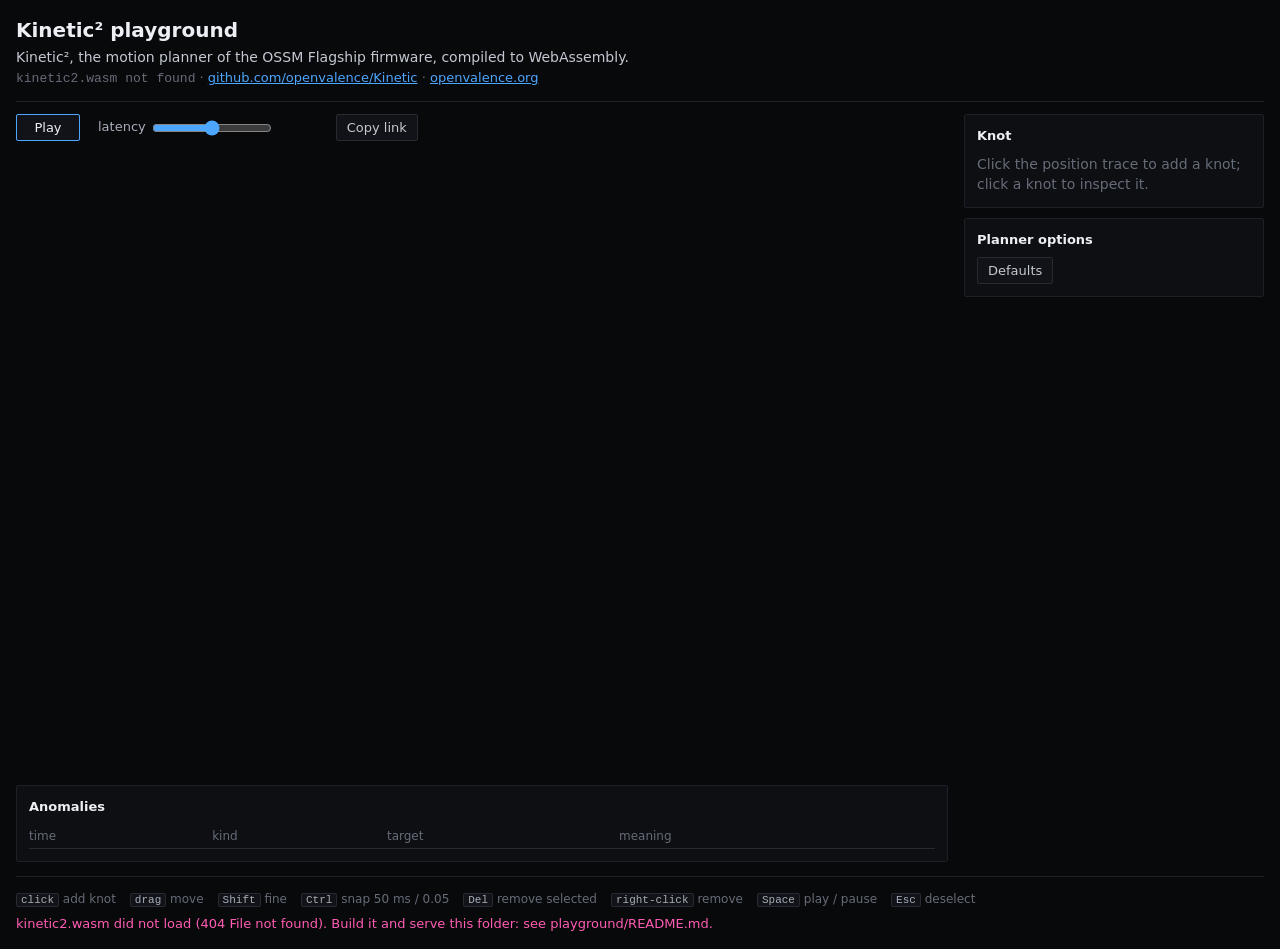
==== playground/index.html @ e37cdbb6 "Kinetic² stream model: samples are their own knot kind, persisted priors, eased replay, minimum-jerk" ====
<!doctype html>
<html lang="en">
<head>
<meta charset="utf-8">
<meta name="viewport" content="width=device-width, initial-scale=1">
<title>Kinetic² playground</title>
<meta name="description" content="The Kinetic² motion planner, compiled to WebAssembly, in the browser.">
<link rel="stylesheet" href="play.css">
<script type="module" src="play.js"></script>
</head>
<body>
<header class="top">
  <h1>Kinetic² playground</h1>
  <p class="tag">Kinetic², the motion planner of the OSSM Flagship firmware, compiled to WebAssembly.</p>
  <p class="meta"><span id="version" class="mono">loading kinetic2.wasm</span> · <a href="https://github.com/openvalence/Kinetic">github.com/openvalence/Kinetic</a> · <a href="https://openvalence.org/">openvalence.org</a></p>
</header>

<main class="layout">
  <section class="stage">
    <div class="bar">
      <button id="play" class="btn primary" title="Play / pause (Space)">Play</button>
      <div class="seg" id="span" role="group" aria-label="Timeline span"></div>
      <div class="seg" id="mode" role="group" aria-label="Submission model"></div>
      <label id="latwrap" class="inline">latency <input id="lat" type="range" min="0" max="500" step="1"><output id="latout" class="mono"></output></label>
      <button id="copy" class="btn" title="Copy a link to this setup">Copy link</button>
    </div>
    <div class="bar presets" id="presets" aria-label="Presets"></div>
    <div class="plotwrap">
      <div class="plot" id="plotbox">
        <canvas id="plot"></canvas>
        <canvas id="overlay"></canvas>
      </div>
      <canvas id="rail" aria-label="Carriage"></canvas>
    </div>
    <p id="readout" class="readout mono">&nbsp;</p>
    <ul class="legend" id="legend"></ul>
    <section class="card">
      <h2>Anomalies <span id="ancount" class="muted"></span></h2>
      <div class="tablewrap"><table id="anoms"><thead><tr><th>time</th><th>kind</th><th>target</th><th>meaning</th></tr></thead><tbody></tbody></table></div>
    </section>
  </section>

  <aside class="side">
    <section class="card" id="inspector">
      <h2>Knot</h2>
      <p id="insp-none" class="muted">Click the position trace to add a knot; click a knot to inspect it.</p>
      <div id="insp-start" hidden>
        <p class="muted">Start state: at rest at time 0.</p>
        <label class="row">position <input id="i-p0" type="number" min="0" max="1" step="0.01"></label>
      </div>
      <div id="insp-knot" hidden>
        <label class="row">time (s) <input id="i-t" type="number" min="0.001" step="0.001"></label>
        <label class="row">position <input id="i-p" type="number" min="0" max="1" step="0.01"></label>
        <label class="row">family <select id="i-fam"><option value="2">C2 quintic</option><option value="1">C1 cubic</option></select></label>
        <label class="row">end velocity <select id="i-vmode"><option value="free">free</option><option value="set">set</option></select></label>
        <label class="row" id="i-vrow">u/s <input id="i-v" type="number" step="0.1"></label>
        <p id="i-hint" class="muted small"></p>
        <h3>Solved</h3>
        <dl id="i-solved" class="kv mono"></dl>
        <button id="i-del" class="btn">Delete knot</button>
      </div>
    </section>
    <section class="card">
      <h2>Planner options</h2>
      <div id="opts"></div>
      <button id="defaults" class="btn">Defaults</button>
    </section>
  </aside>
</main>

<footer class="keys">
  <span><kbd>click</kbd> add knot</span> <span><kbd>drag</kbd> move</span> <span><kbd>Shift</kbd> fine</span>
  <span><kbd>Ctrl</kbd> snap 50 ms / 0.05</span> <span><kbd>Del</kbd> remove selected</span>
  <span><kbd>right-click</kbd> remove</span> <span><kbd>Space</kbd> play / pause</span> <span><kbd>Esc</kbd> deselect</span>
</footer>
<p id="status" class="status" role="status"></p>
</body>
</html>
---- playground/play.css ----
:root {
  --bg: #08090B; --bg-raised: #0D0F13; --bg-card: #111318; --bg-sunken: #040507;
  --line-1: #121419; --line-2: #1D2026; --line-3: #272B31; --line-4: #33373E;
  --text: #ECEFF4; --text-2: #C3C8D1; --text-3: #A8AEB9; --muted: #666C78;
  --reality: #4DA6FF; --intent: #A78BFA; --hi: #FF5CB3;
  --r: 2px;
  --sans: system-ui, -apple-system, "Segoe UI", Roboto, sans-serif;
  --mono: ui-monospace, "SF Mono", Consolas, monospace;
  color-scheme: dark;
}
* { box-sizing: border-box; }
[hidden] { display: none !important; }
html { background: var(--bg); }
body { margin: 0 auto; padding: 0 16px; max-width: 1400px; background: var(--bg); color: var(--text-2); font: 14px/1.45 var(--sans); overflow-x: hidden; }
a { color: var(--reality); }
h1 { font-size: 20px; color: var(--text); margin: 16px 0 2px; font-weight: 600; }
h2 { font-size: 13px; color: var(--text); margin: 0 0 8px; font-weight: 600; }
h3 { font-size: 12px; color: var(--text-3); margin: 10px 0 4px; font-weight: 600; }
p { margin: 0; }
.meta { color: var(--muted); margin-top: 2px; font-size: 13px; overflow-wrap: anywhere; }
.mono { font-family: var(--mono); }
.muted { color: var(--muted); }
.small { font-size: 12px; }
.top { padding-bottom: 12px; border-bottom: 1px solid var(--line-2); }

.layout { display: grid; grid-template-columns: minmax(0, 1fr) 300px; gap: 16px; padding-top: 12px; }
.stage, .side { min-width: 0; display: flex; flex-direction: column; gap: 10px; }
@media (max-width: 900px) { .layout { grid-template-columns: minmax(0, 1fr); } }

.bar { display: flex; flex-wrap: wrap; gap: 6px; align-items: center; }
.btn, .seg button {
  background: var(--bg-card); color: var(--text-2); border: 1px solid var(--line-3); border-radius: var(--r);
  font: 13px var(--sans); padding: 5px 10px; cursor: pointer; width: auto;
}
.btn:hover, .seg button:hover { border-color: var(--line-4); color: var(--text); }
.btn:disabled { opacity: 0.45; cursor: default; }
.btn.primary { border-color: var(--reality); color: var(--text); min-width: 64px; }
.seg { display: inline-flex; }
.seg button { border-radius: 0; margin-left: -1px; }
.seg button:first-child { border-radius: var(--r) 0 0 var(--r); margin-left: 0; }
.seg button:last-child { border-radius: 0 var(--r) var(--r) 0; }
.seg button[aria-pressed="true"] { background: var(--line-3); color: var(--text); border-color: var(--line-4); position: relative; }
.inline { display: inline-flex; gap: 6px; align-items: center; color: var(--text-3); font-size: 13px; }
.inline output { min-width: 52px; color: var(--text-2); }
.presets .btn { color: var(--intent); }
button:focus-visible, input:focus-visible, select:focus-visible { outline: 1px solid var(--reality); outline-offset: 1px; }

.plotwrap { display: flex; gap: 8px; min-width: 0; }
.plot { position: relative; flex: 1; min-width: 0; height: clamp(440px, 64vh, 640px); }
.plot canvas { position: absolute; inset: 0; width: 100%; height: 100%; }
#overlay { touch-action: none; cursor: crosshair; }
#rail { width: 56px; flex: none; height: clamp(440px, 64vh, 640px); }
@media (max-width: 600px) { .plot, #rail { height: 480px; } #rail { width: 40px; } }
.readout { color: var(--text-3); font-size: 12px; min-height: 18px; white-space: pre-wrap; }

.legend { list-style: none; margin: 0; padding: 0; display: flex; flex-wrap: wrap; gap: 4px 14px; font-size: 12px; color: var(--text-3); }
.legend li { display: inline-flex; align-items: center; gap: 6px; }
.legend svg { flex: none; }

.card { background: var(--bg-raised); border: 1px solid var(--line-2); border-radius: var(--r); padding: 12px; min-width: 0; }
.tablewrap { overflow-x: auto; max-height: 280px; overflow-y: auto; }
table { border-collapse: collapse; width: 100%; font-size: 12px; }
th { text-align: left; color: var(--muted); font-weight: 500; border-bottom: 1px solid var(--line-3); padding: 3px 8px 3px 0; position: sticky; top: 0; background: var(--bg-raised); }
td { border-bottom: 1px solid var(--line-1); padding: 3px 8px 3px 0; vertical-align: top; }
td.mono { white-space: nowrap; color: var(--text-3); }
td.k { color: var(--hi); white-space: nowrap; }

.row { display: grid; grid-template-columns: 96px minmax(0, 1fr); gap: 8px; align-items: center; margin: 4px 0; font-size: 13px; color: var(--text-3); }
.opt { margin: 8px 0; }
.opt .head { display: flex; justify-content: space-between; align-items: baseline; font-size: 13px; color: var(--text-3); gap: 8px; }
.opt .ctl { display: grid; grid-template-columns: minmax(0, 1fr) 76px; gap: 8px; align-items: center; }
input[type="number"], select {
  background: var(--bg-sunken); color: var(--text); border: 1px solid var(--line-3); border-radius: var(--r);
  font: 13px var(--mono); padding: 3px 6px; width: 100%; min-width: 0;
}
select { font-family: var(--sans); }
input[type="range"] { width: 100%; min-width: 0; accent-color: var(--reality); margin: 0; }
.inline input[type="range"] { width: 120px; }
.kv { display: grid; grid-template-columns: auto 1fr; gap: 2px 12px; margin: 0 0 10px; font-size: 12px; }
.kv dt { color: var(--muted); }
.kv dd { margin: 0; color: var(--text-2); }
.kv dd.bad { color: var(--hi); }

.keys { display: flex; flex-wrap: wrap; gap: 4px 14px; color: var(--muted); font-size: 12px; padding: 14px 0 6px; margin-top: 14px; border-top: 1px solid var(--line-2); }
kbd { font: 11px var(--mono); color: var(--text-3); border: 1px solid var(--line-3); border-radius: var(--r); padding: 0 4px; background: var(--bg-card); }
.status { color: var(--hi); font-size: 13px; min-height: 20px; padding-bottom: 16px; }
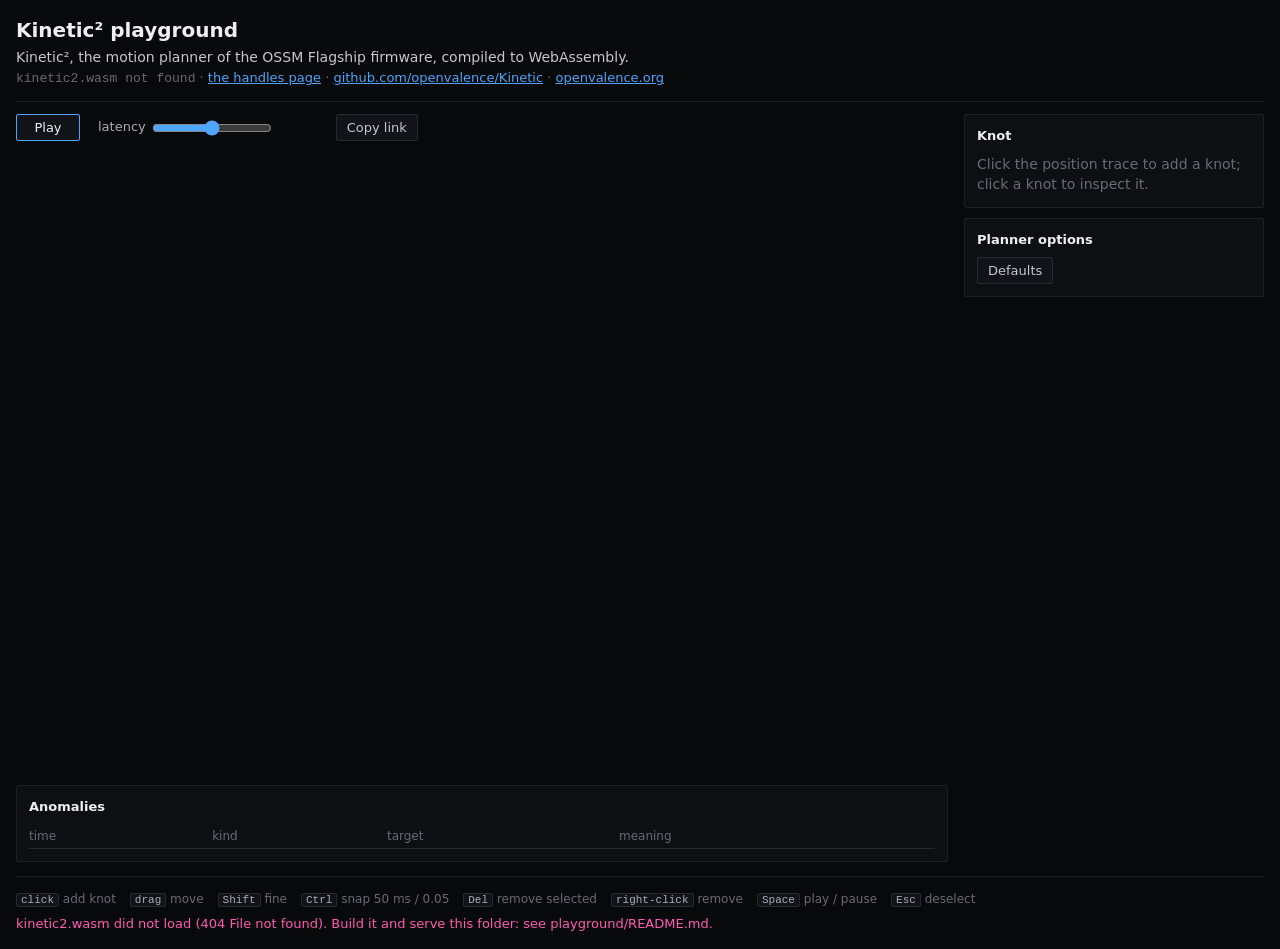
==== commit ace0570f: "Kinetic² renders with the handle model: a composite cubic Bézier per span, lengths bounded by the ce" ====
--- a/playground/index.html
+++ b/playground/index.html
@@ -12,7 +12,7 @@
 <header class="top">
   <h1>Kinetic² playground</h1>
   <p class="tag">Kinetic², the motion planner of the OSSM Flagship firmware, compiled to WebAssembly.</p>
-  <p class="meta"><span id="version" class="mono">loading kinetic2.wasm</span> · <a href="https://github.com/openvalence/Kinetic">github.com/openvalence/Kinetic</a> · <a href="https://openvalence.org/">openvalence.org</a></p>
+  <p class="meta"><span id="version" class="mono">loading kinetic2.wasm</span> · <a href="handles.html">the handles page</a> · <a href="https://github.com/openvalence/Kinetic">github.com/openvalence/Kinetic</a> · <a href="https://openvalence.org/">openvalence.org</a></p>
 </header>
 
 <main class="layout">
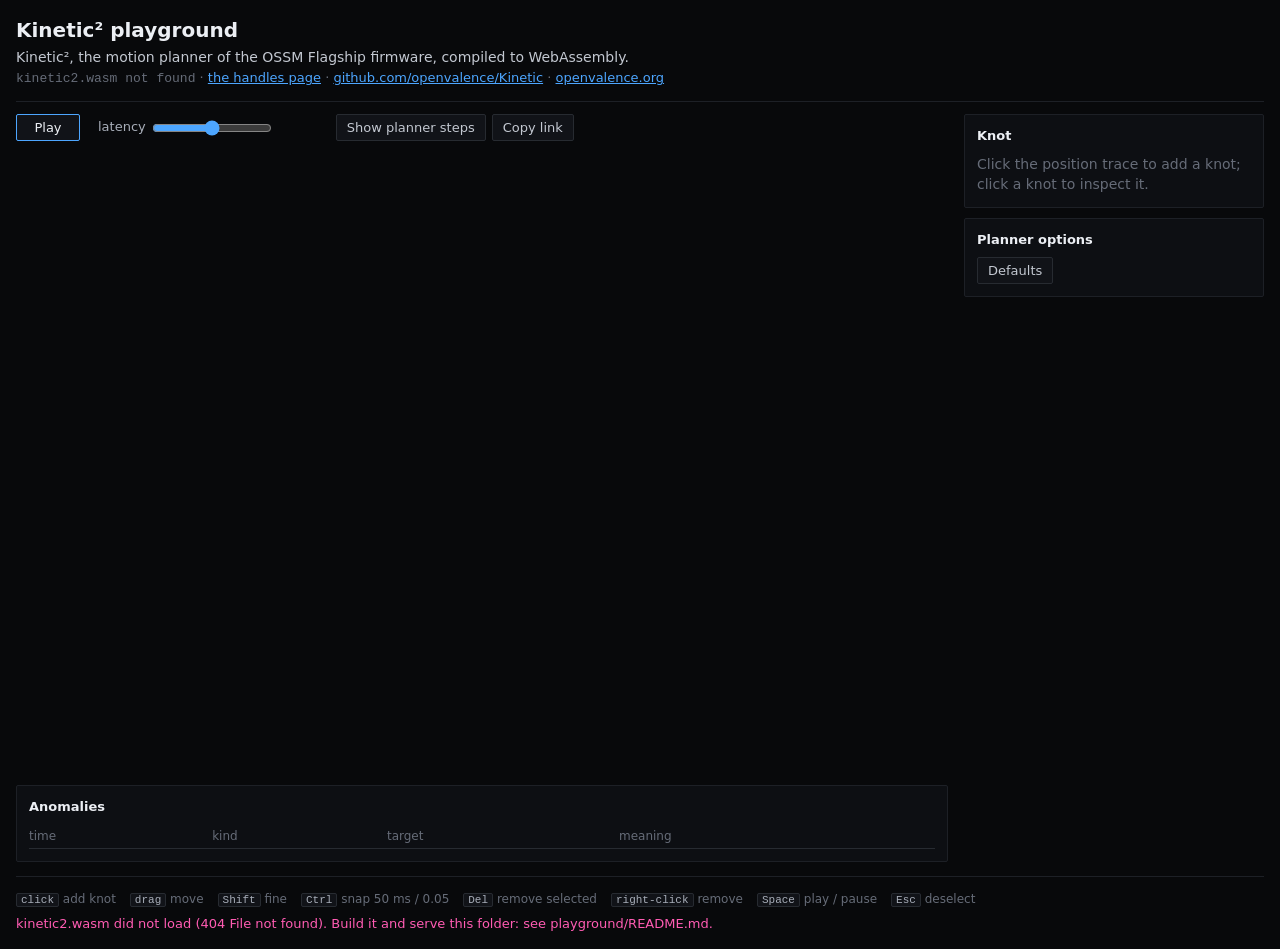
==== commit 6784950b: "Playground: Show planner steps plays through what the planner computed, like a debugger (kin-tuhe) A" ====
--- a/playground/index.html
+++ b/playground/index.html
@@ -22,6 +22,7 @@
       <div class="seg" id="span" role="group" aria-label="Timeline span"></div>
       <div class="seg" id="mode" role="group" aria-label="Submission model"></div>
       <label id="latwrap" class="inline">latency <input id="lat" type="range" min="0" max="500" step="1"><output id="latout" class="mono"></output></label>
+      <button id="steps-toggle" class="btn" aria-pressed="false" title="Play through what the planner computed for these knots">Show planner steps</button>
       <button id="copy" class="btn" title="Copy a link to this setup">Copy link</button>
     </div>
     <div class="bar presets" id="presets" aria-label="Presets"></div>
@@ -34,6 +35,7 @@
     </div>
     <p id="readout" class="readout mono">&nbsp;</p>
     <ul class="legend" id="legend"></ul>
+    <section class="card steps" id="steps" hidden aria-label="Planner steps"></section>
     <section class="card">
       <h2>Anomalies <span id="ancount" class="muted"></span></h2>
       <div class="tablewrap"><table id="anoms"><thead><tr><th>time</th><th>kind</th><th>target</th><th>meaning</th></tr></thead><tbody></tbody></table></div>
@@ -51,7 +53,6 @@
       <div id="insp-knot" hidden>
         <label class="row">time (s) <input id="i-t" type="number" min="0.001" step="0.001"></label>
         <label class="row">position <input id="i-p" type="number" min="0" max="1" step="0.01"></label>
-        <label class="row">family <select id="i-fam"><option value="2">C2 quintic</option><option value="1">C1 cubic</option></select></label>
         <label class="row">end velocity <select id="i-vmode"><option value="free">free</option><option value="set">set</option></select></label>
         <label class="row" id="i-vrow">u/s <input id="i-v" type="number" step="0.1"></label>
         <p id="i-hint" class="muted small"></p>
--- a/playground/play.css
+++ b/playground/play.css
@@ -2,7 +2,7 @@
   --bg: #08090B; --bg-raised: #0D0F13; --bg-card: #111318; --bg-sunken: #040507;
   --line-1: #121419; --line-2: #1D2026; --line-3: #272B31; --line-4: #33373E;
   --text: #ECEFF4; --text-2: #C3C8D1; --text-3: #A8AEB9; --muted: #666C78;
-  --reality: #4DA6FF; --intent: #A78BFA; --hi: #FF5CB3;
+  --reality: #4DA6FF; --intent: #A78BFA; --hi: #FF5CB3; --bad: #FF4D5E;
   --r: 2px;
   --sans: system-ui, -apple-system, "Segoe UI", Roboto, sans-serif;
   --mono: ui-monospace, "SF Mono", Consolas, monospace;
@@ -84,3 +84,38 @@
 .keys { display: flex; flex-wrap: wrap; gap: 4px 14px; color: var(--muted); font-size: 12px; padding: 14px 0 6px; margin-top: 14px; border-top: 1px solid var(--line-2); }
 kbd { font: 11px var(--mono); color: var(--text-3); border: 1px solid var(--line-3); border-radius: var(--r); padding: 0 4px; background: var(--bg-card); }
 .status { color: var(--hi); font-size: 13px; min-height: 20px; padding-bottom: 16px; }
+
+/* planner steps (steps.js) */
+.steps { display: flex; flex-direction: column; gap: 10px; }
+.steps:focus { outline: none; }
+.sthead h2 { margin-bottom: 6px; }
+.sthead .bar input[type="range"] { flex: 1 1 140px; width: auto; min-width: 100px; }
+.sthead output { min-width: 72px; color: var(--text-3); font-size: 12px; }
+.sthead select { width: auto; }
+.sttitle { margin-top: 8px; color: var(--text); font: 600 14px var(--sans); min-height: 20px; }
+.stgrid { display: grid; grid-template-columns: minmax(0, 1.55fr) minmax(0, 1fr); gap: 8px; }
+.stpanel { position: relative; background: var(--bg-sunken); border: 1px solid var(--line-2); border-radius: var(--r); min-width: 0; height: 300px; }
+.stscope, .stlog { height: 236px; }
+.stpanel canvas { position: absolute; inset: 0; width: 100%; height: 100%; }
+.stlog { overflow: hidden; }
+.stlog .ptitle { font-size: 10px; color: var(--muted); padding: 8px 10px 2px; }
+.stlog ol { list-style: none; margin: 0; padding: 2px 10px 8px; font-size: 12px; line-height: 1.6; }
+.stlog li { white-space: pre; overflow: hidden; text-overflow: ellipsis; color: var(--text-3); }
+.stlog li.head { color: var(--text-2); }
+.stlog li.now { color: var(--text); }
+.stlog li.ok { color: var(--reality); }
+.stlog li.bad { color: var(--bad); }
+.stlog li.muted { color: var(--muted); }
+.stlist { position: relative; height: 216px; overflow-y: auto; background: var(--bg-sunken); border: 1px solid var(--line-2); border-radius: var(--r); }
+.stlist > div { position: relative; }
+.strow { position: absolute; left: 0; right: 0; height: 24px; display: flex; align-items: center; gap: 8px; padding: 0 10px; background: none; border: 0; border-left: 2px solid transparent;
+  color: var(--text-3); font: 12px var(--sans); text-align: left; cursor: pointer; white-space: nowrap; overflow: hidden; text-overflow: ellipsis; }
+.strow.d1 { padding-left: 30px; color: var(--muted); }
+.strow:hover { color: var(--text); background: var(--bg-card); }
+.strow.cur { color: var(--text); background: var(--line-2); border-left-color: var(--reality); }
+.strow .n { color: var(--muted); min-width: 34px; font-size: 11px; }
+.strow .mark { width: 7px; height: 7px; border-radius: 50%; flex: none; }
+.strow .mark.ok { background: var(--reality); }
+.strow .mark.bad { background: var(--bad); }
+#steps-toggle[aria-pressed="true"] { border-color: var(--reality); color: var(--text); background: var(--line-3); }
+@media (max-width: 700px) { .stgrid { grid-template-columns: minmax(0, 1fr); } .stpanel { height: 260px; } .stscope, .stlog { height: 236px; } }
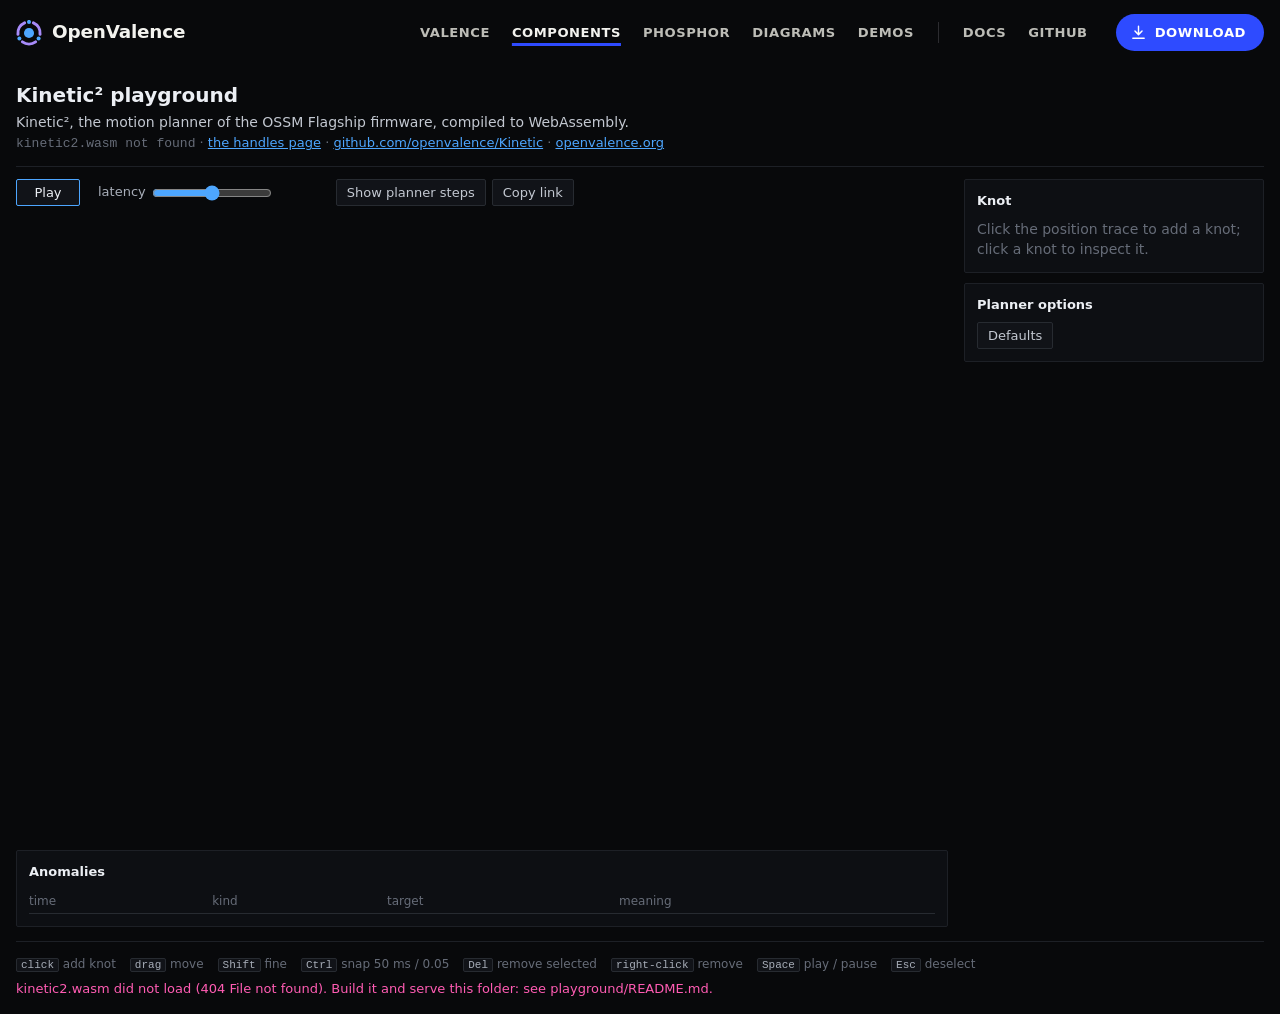
==== commit 3d9ead9b: "Playground and handles pages carry the openvalence.org header: site-nav.css copies the site's header" ====
--- a/playground/index.html
+++ b/playground/index.html
@@ -3,12 +3,31 @@
 <head>
 <meta charset="utf-8">
 <meta name="viewport" content="width=device-width, initial-scale=1">
-<title>Kinetic² playground</title>
+<title>Kinetic playground: OpenValence</title>
 <meta name="description" content="The Kinetic² motion planner, compiled to WebAssembly, in the browser.">
 <link rel="stylesheet" href="play.css">
+<link rel="stylesheet" href="site-nav.css">
+<script>if (top !== self) document.documentElement.classList.add('framed')</script>
 <script type="module" src="play.js"></script>
 </head>
 <body>
+<!-- the openvalence.org header (site repo tools/chrome.html); site-nav.css holds its look -->
+<header class="strip">
+  <a class="brand" href="https://openvalence.org/">
+    <svg viewBox="3 3 24 24" aria-hidden="true"><g fill="none" stroke="#A78BFA" stroke-width="2.75" stroke-linecap="round"><path d="M4.82 16.18A10.25 10.25 0 0 1 10.93 5.59"/><path d="M19.07 5.59A10.25 10.25 0 0 1 25.18 16.18"/><path d="M21.11 23.23A10.25 10.25 0 0 1 8.89 23.23"/></g><g fill="#4DA6FF"><circle cx="15" cy="15" r="4.65"/><circle cx="15" cy="4.75" r="1.85"/><circle cx="23.88" cy="20.12" r="1.85"/><circle cx="6.12" cy="20.12" r="1.85"/></g></svg>
+    <span>OpenValence</span>
+  </a>
+  <nav class="chips" aria-label="Site">
+    <a class="chip" href="https://openvalence.org/valence/">Valence</a>
+    <a class="chip" href="https://openvalence.org/components/" aria-current="page">Components</a>
+    <a class="chip" href="https://openvalence.org/phosphor/">Phosphor</a>
+    <a class="chip" href="https://openvalence.org/diagrams/">Diagrams</a>
+    <a class="chip" href="https://openvalence.org/demos/">Demos</a>
+    <a class="chip util" href="https://openvalence.org/Valence/">Docs</a>
+    <a class="chip" href="https://github.com/openvalence">GitHub</a>
+  </nav>
+  <a class="get" href="https://openvalence.org/downloads/"><svg viewBox="0 0 24 24" aria-hidden="true"><path d="M12 3v12M7 10l5 5 5-5M4 20h16"/></svg>Download</a>
+</header>
 <header class="top">
   <h1>Kinetic² playground</h1>
   <p class="tag">Kinetic², the motion planner of the OSSM Flagship firmware, compiled to WebAssembly.</p>
--- a/playground/site-nav.css
+++ b/playground/site-nav.css
@@ -0,0 +1,47 @@
+/* The openvalence.org header, a copy of the site's (openvalence.github.io style.css "header"
+   and "narrower" rules) in its dark tokens. Change it there first, then here. Hidden inside
+   a frame: the site's /kinetic/ page embeds the playground under its own header. */
+@font-face {
+  font-family: 'Archivo';
+  src: url('https://openvalence.org/fonts/Archivo.woff2') format('woff2');
+  font-weight: 700 900; font-stretch: 100% 125%; font-display: swap;
+}
+.strip {
+  --ink: #F3F3EF; --ink-2: #BDBDB7; --rule: #2C2C30; --accent: #2E4BFF;
+  --display: 'Archivo', 'Arial Black', system-ui, sans-serif;
+  display: flex; align-items: center; gap: 10px 28px; padding: 14px 0;
+}
+.framed .strip { display: none; }
+.brand { display: flex; align-items: center; gap: 10px; color: var(--ink); text-decoration: none; font: 900 1.15rem/1 var(--display); font-stretch: 115%; letter-spacing: -.01em; white-space: nowrap; }
+.brand svg { display: block; width: 26px; height: 26px; }
+.chips { display: flex; align-items: center; gap: 22px; margin-left: auto; }
+.chip { color: var(--ink-2); text-decoration: none; white-space: nowrap; font: 800 .82rem/1.6 var(--display); font-stretch: 108%; text-transform: uppercase; letter-spacing: .04em; }
+.chip:hover, .chip[aria-current] { color: var(--ink); text-decoration: underline; text-decoration-color: var(--accent); text-decoration-thickness: 3px; text-underline-offset: 6px; }
+.chip.util { margin-left: 2px; padding-left: 24px; border-left: 1px solid var(--rule); }
+.get {
+  display: inline-flex; align-items: center; gap: 8px; flex: none;
+  padding: 10px 18px 10px 14px; border-radius: 999px; background: var(--accent); color: #fff; text-decoration: none;
+  font: 800 .82rem/1 var(--display); font-stretch: 108%; text-transform: uppercase; letter-spacing: .04em;
+}
+.get svg { width: 17px; height: 17px; fill: none; stroke: currentColor; stroke-width: 2; stroke-linecap: round; stroke-linejoin: round; }
+.get:hover { color: #0B0B0C; background: var(--ink); }
+.strip a:focus-visible { outline: 2px solid #92A3FF; outline-offset: 3px; }
+
+/* the body's 16 px side padding is the gutter here */
+@media (max-width: 1100px) {
+  .strip { flex-wrap: wrap; justify-content: space-between; padding-bottom: 0; }
+  .chips {
+    order: 3; flex: 1 0 100%; margin: 0 -16px; padding: 4px 16px 12px;
+    overflow-x: auto; scrollbar-width: none; overscroll-behavior-x: contain;
+    mask-image: linear-gradient(to right, #000 calc(100% - 48px), transparent);
+  }
+  .chips::-webkit-scrollbar { display: none; }
+  .chips > :last-child { padding-right: 16px; }
+}
+@media (max-width: 640px) {
+  .strip { column-gap: 12px; }
+  .brand { font-size: 1.05rem; }
+  .get { padding: 9px 14px 9px 11px; font-size: .78rem; }
+  .chips { gap: 18px; }
+  .chip.util { padding-left: 20px; }
+}
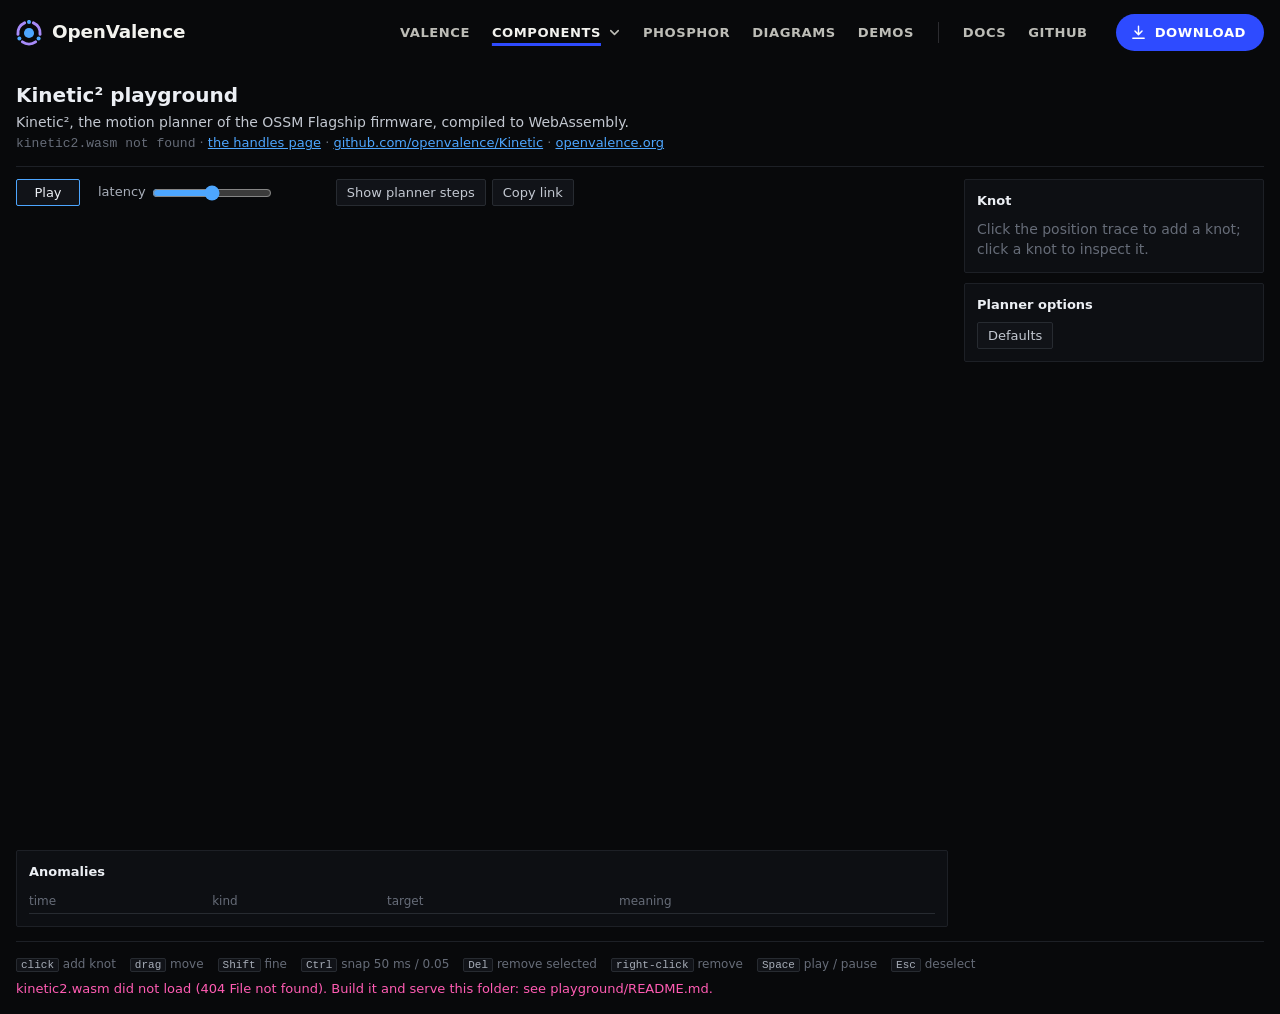
==== commit ce279c5a: "Playground header: the site's Components menu, copied (kin-zczg) site-nav.css and the new site-nav.j" ====
--- a/playground/index.html
+++ b/playground/index.html
@@ -7,6 +7,7 @@
 <meta name="description" content="The Kinetic² motion planner, compiled to WebAssembly, in the browser.">
 <link rel="stylesheet" href="play.css">
 <link rel="stylesheet" href="site-nav.css">
+<script src="site-nav.js" defer></script>
 <script>if (top !== self) document.documentElement.classList.add('framed')</script>
 <script type="module" src="play.js"></script>
 </head>
@@ -19,7 +20,19 @@
   </a>
   <nav class="chips" aria-label="Site">
     <a class="chip" href="https://openvalence.org/valence/">Valence</a>
-    <a class="chip" href="https://openvalence.org/components/" aria-current="page">Components</a>
+    <div class="menu">
+      <a class="chip" href="https://openvalence.org/components/" aria-current="page">Components</a><button class="menu-btn" type="button" aria-expanded="false" aria-controls="menu-parts" aria-label="Components menu"><svg viewBox="0 0 24 24" aria-hidden="true"><path d="M6 9l6 6 6-6"/></svg></button>
+      <div class="menu-panel" id="menu-parts">
+        <ul>
+          <li><a class="item" href="https://openvalence.org/nucleus/"><b>Nucleus</b><span>Firmware for the OSSM Flagship PCB</span></a></li>
+          <li><a class="item" href="https://openvalence.org/neutrino/"><b>Neutrino</b><span>The hub firmware, emulated inside Phosphor</span></a></li>
+          <li><a class="item" href="https://openvalence.org/kinetic/"><b>Kinetic</b><span>The motion planner: knots in, smooth motion out</span></a></li>
+          <li><a class="item" href="https://openvalence.org/isotope/"><b>Isotope <i>WIP</i></b><span>Accessory firmware that joins over <span class="nb">ESP-NOW</span></span></a></li>
+          <li><a class="item" href="https://openvalence.org/hardware/"><b>OSSM Flagship PCB <i>WIP</i></b><span>The controller board, in KiCad</span></a></li>
+        </ul>
+        <a class="item all" href="https://openvalence.org/components/">All components</a>
+      </div>
+    </div>
     <a class="chip" href="https://openvalence.org/phosphor/">Phosphor</a>
     <a class="chip" href="https://openvalence.org/diagrams/">Diagrams</a>
     <a class="chip" href="https://openvalence.org/demos/">Demos</a>
@@ -28,11 +41,11 @@
   </nav>
   <a class="get" href="https://openvalence.org/downloads/"><svg viewBox="0 0 24 24" aria-hidden="true"><path d="M12 3v12M7 10l5 5 5-5M4 20h16"/></svg>Download</a>
 </header>
-<header class="top">
+<div class="top">
   <h1>Kinetic² playground</h1>
   <p class="tag">Kinetic², the motion planner of the OSSM Flagship firmware, compiled to WebAssembly.</p>
   <p class="meta"><span id="version" class="mono">loading kinetic2.wasm</span> · <a href="handles.html">the handles page</a> · <a href="https://github.com/openvalence/Kinetic">github.com/openvalence/Kinetic</a> · <a href="https://openvalence.org/">openvalence.org</a></p>
-</header>
+</div>
 
 <main class="layout">
   <section class="stage">
--- a/playground/play.css
+++ b/playground/play.css
@@ -119,3 +119,8 @@
 .strow .mark.bad { background: var(--bad); }
 #steps-toggle[aria-pressed="true"] { border-color: var(--reality); color: var(--text); background: var(--line-3); }
 @media (max-width: 700px) { .stgrid { grid-template-columns: minmax(0, 1fr); } .stpanel { height: 260px; } .stscope, .stlog { height: 236px; } }
+/* the handles page: the model and the planner compared (handles.js diverge) */
+.stdiv p { margin: 4px 0; }
+.stdiv p.ok { color: var(--reality); }
+.stdiv p.bad { color: var(--bad); }
+.stdiv .divs { margin: 4px 0; padding-left: 18px; font-size: 12px; max-height: 168px; overflow-y: auto; color: var(--text-3); }
--- a/playground/site-nav.css
+++ b/playground/site-nav.css
@@ -7,9 +7,11 @@
   font-weight: 700 900; font-stretch: 100% 125%; font-display: swap;
 }
 .strip {
-  --ink: #F3F3EF; --ink-2: #BDBDB7; --rule: #2C2C30; --accent: #2E4BFF;
+  --bg: #0B0B0C; --bg-2: #161618; --ink: #F3F3EF; --ink-2: #BDBDB7; --ink-3: #92928C; --rule: #2C2C30; --accent: #2E4BFF; --accent-ink: #92A3FF;
+  --shadow: 0 30px 80px -30px rgba(0,0,0,.8); --gutter: 16px;
   --display: 'Archivo', 'Arial Black', system-ui, sans-serif;
   display: flex; align-items: center; gap: 10px 28px; padding: 14px 0;
+  position: relative; z-index: 10;
 }
 .framed .strip { display: none; }
 .brand { display: flex; align-items: center; gap: 10px; color: var(--ink); text-decoration: none; font: 900 1.15rem/1 var(--display); font-stretch: 115%; letter-spacing: -.01em; white-space: nowrap; }
@@ -25,7 +27,29 @@
 }
 .get svg { width: 17px; height: 17px; fill: none; stroke: currentColor; stroke-width: 2; stroke-linecap: round; stroke-linejoin: round; }
 .get:hover { color: #0B0B0C; background: var(--ink); }
-.strip a:focus-visible { outline: 2px solid #92A3FF; outline-offset: 3px; }
+.strip a:focus-visible, .strip button:focus-visible { outline: 2px solid #92A3FF; outline-offset: 3px; }
+/* the Components menu (site style.css "the Components menu"; behavior in site-nav.js) */
+.menu { position: relative; display: flex; align-items: center; gap: 2px; }
+.menu-btn { display: grid; place-items: center; width: 24px; height: 28px; margin-right: -6px; padding: 0; border: 0; border-radius: 4px; color: var(--ink-2); background: none; cursor: pointer; }
+.menu-btn svg { width: 15px; height: 15px; fill: none; stroke: currentColor; stroke-width: 2.5; stroke-linecap: round; stroke-linejoin: round; transition: transform .15s; }
+.menu-btn:hover, .menu.open .menu-btn { color: var(--ink); }
+.menu.open .menu-btn svg { transform: rotate(180deg); }
+.menu-panel {
+  position: absolute; top: 100%; left: -18px; width: 360px; padding-top: 12px;
+  visibility: hidden; opacity: 0; transition: opacity .12s, visibility 0s .12s;
+}
+.menu.open .menu-panel, .menu:not(.live):hover .menu-panel, .menu:not(.live):focus-within .menu-panel { visibility: visible; opacity: 1; transition-delay: 0s; }
+.menu-panel ul { margin: 0; padding: 0; list-style: none; }
+.menu-panel ul, .menu-panel .all { background: var(--bg); }
+.menu-panel ul { border-top: 3px solid var(--ink); box-shadow: var(--shadow); }
+.menu-panel .item { display: block; padding: 11px 18px 12px; border-bottom: 1px solid var(--rule); color: var(--ink-2); text-decoration: none; font: 400 .9rem/1.35 system-ui, -apple-system, 'Segoe UI', Roboto, sans-serif; }
+.menu-panel .item b { display: block; margin-bottom: 2px; color: var(--ink); font: 800 1rem/1.15 var(--display); font-stretch: 108%; }
+.menu-panel .item i { margin-left: 6px; padding: 2px 5px 1px; font: 900 .58rem/1 var(--display); font-stretch: 110%; letter-spacing: .06em; vertical-align: .2em; font-style: normal; color: var(--bg); background: var(--ink-3); }
+.menu-panel .item:hover { color: var(--ink); background: var(--bg-2); }
+.menu-panel .item:hover b { color: var(--accent-ink); }
+.menu-panel .all { box-shadow: var(--shadow); font: 800 .78rem/1 var(--display); font-stretch: 108%; text-transform: uppercase; letter-spacing: .04em; color: var(--ink); padding-block: 14px; }
+.menu-panel :focus-visible { outline-offset: -3px; }
+.nb { white-space: nowrap; }
 
 /* the body's 16 px side padding is the gutter here */
 @media (max-width: 1100px) {
@@ -37,6 +61,11 @@
   }
   .chips::-webkit-scrollbar { display: none; }
   .chips > :last-child { padding-right: 16px; }
+  .menu { position: static; }
+  .chips:has(.menu.open) { mask-image: none; }
+  .menu-panel { left: -16px; right: -16px; width: auto; padding: 0; }
+  .menu-panel ul { display: grid; grid-template-columns: repeat(auto-fill, minmax(min(100%, 300px), 1fr)); border-top-width: 1px; border-top-color: var(--rule); box-shadow: none; }
+  .menu-panel .all { padding-inline: var(--gutter); border-bottom: 3px solid var(--ink); box-shadow: 0 24px 40px -24px rgba(0,0,0,.6); }
 }
 @media (max-width: 640px) {
   .strip { column-gap: 12px; }
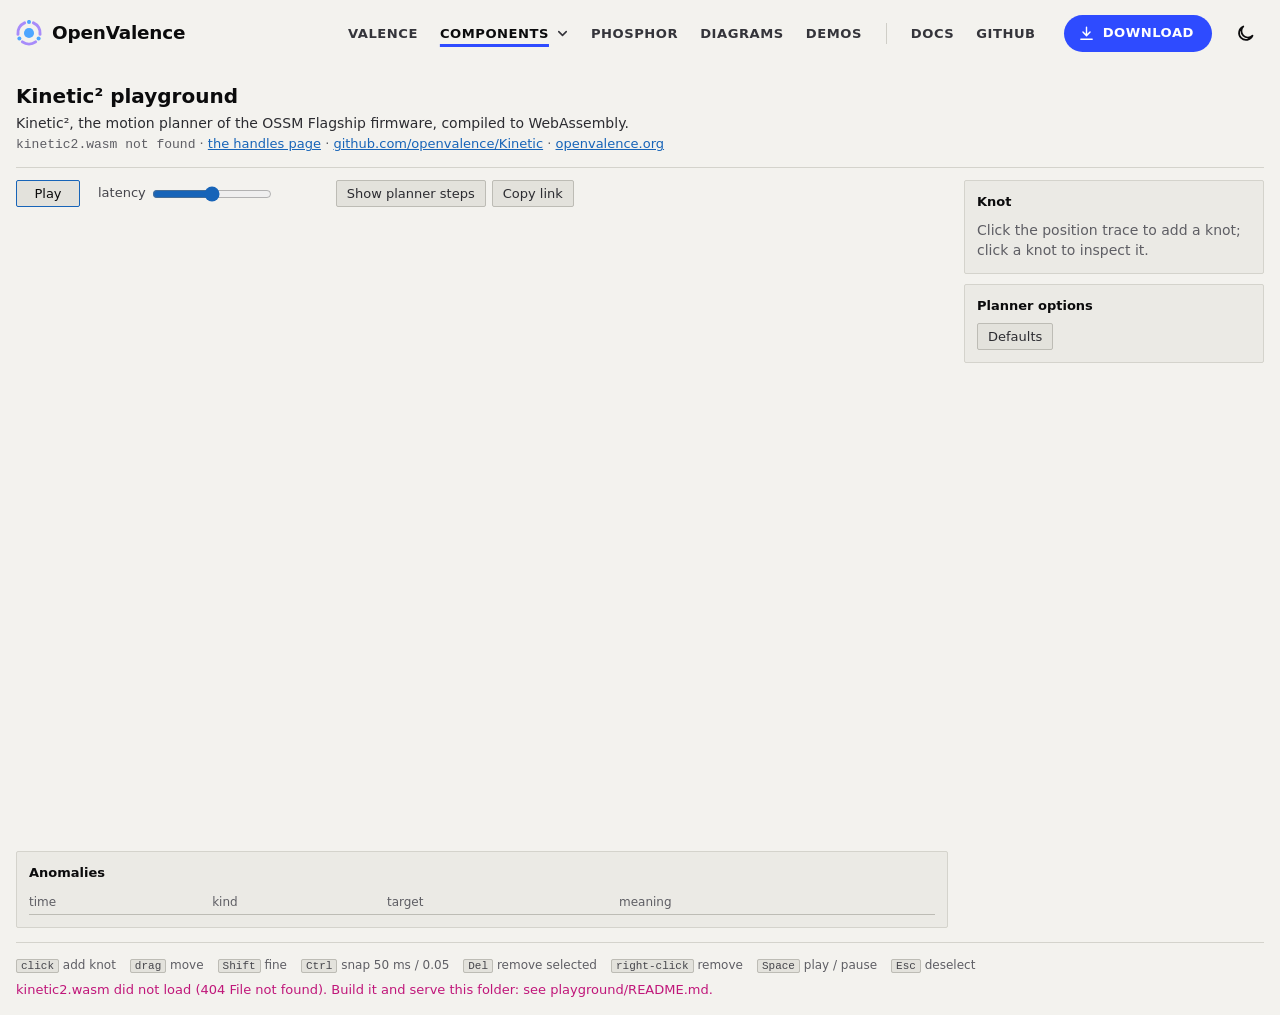
==== commit 11b30452: "Playground light theme: the openvalence.org toggle and head script on both pages, the canvases follo" ====
--- a/playground/index.html
+++ b/playground/index.html
@@ -5,6 +5,56 @@
 <meta name="viewport" content="width=device-width, initial-scale=1">
 <title>Kinetic playground: OpenValence</title>
 <meta name="description" content="The Kinetic² motion planner, compiled to WebAssembly, in the browser.">
+<meta name="theme-color" content="#2E4BFF" media="(prefers-color-scheme: dark)">
+<meta name="theme-color" content="#2E4BFF" media="(prefers-color-scheme: light)">
+<script>
+// The theme before first paint, a copy of the site's head script (openvalence.github.io
+// tools/chrome.html, chrome:head): the same localStorage.theme, so the choice carries across
+// openvalence.org. Change it there first, then here; the pages' scripts follow "themechange".
+// Constraints: stays inline and above the stylesheets; the theme-color metas stay first, dark
+// then light. localStorage.theme is kept only while it differs from the default (the system, or
+// Dark Reader's scheme once seen in this tab); darkreader-lock stands Dark Reader's dynamic mode
+// down. "storage": a frame follows a toggle in the site page around it.
+(() => {
+  const d = document.documentElement, sys = matchMedia('(prefers-color-scheme: light)');
+  const get = (s, k) => { try { return window[s].getItem(k); } catch (e) {} };
+  const put = (s, k, v) => { try { v ? window[s].setItem(k, v) : window[s].removeItem(k); } catch (e) {} };
+  let dr = get('sessionStorage', 'darkreader');
+  const auto = () => dr || (sys.matches ? 'light' : 'dark');
+  const lock = () => document.querySelector('meta[name=darkreader-lock]') || document.head.append(Object.assign(document.createElement('meta'), { name: 'darkreader-lock' }));
+  const label = () => {
+    const b = document.querySelector('.theme'), to = d.dataset.theme === 'light' ? 'dark' : 'light';
+    if (b) { b.title = `Switch to ${to} theme`; b.setAttribute('aria-label', b.title); }
+  };
+  const apply = () => {
+    const t = get('localStorage', 'theme') || auto(), [dk, lt] = document.querySelectorAll('meta[name=theme-color]');
+    d.dataset.theme = t;
+    dk.media = t === 'dark' ? 'all' : 'not all';
+    lt.media = t === 'light' ? 'all' : 'not all';
+    label();
+    dispatchEvent(new Event('themechange'));
+  };
+  addEventListener('click', (e) => {
+    if (!e.target.closest || !e.target.closest('.theme')) return;
+    const t = d.dataset.theme === 'light' ? 'dark' : 'light';
+    put('localStorage', 'theme', t === auto() ? '' : t);
+    apply();
+  });
+  new MutationObserver(() => {
+    if (d.getAttribute('data-darkreader-mode') !== 'dynamic') return;
+    dr = d.getAttribute('data-darkreader-scheme') === 'dimmed' ? 'light' : 'dark';
+    put('sessionStorage', 'darkreader', dr);
+    lock();
+    apply();
+  }).observe(d, { attributeFilter: ['data-darkreader-mode'] });
+  if (dr) lock();
+  sys.addEventListener('change', apply);
+  addEventListener('storage', (e) => { if (e.key === 'theme' || e.key === null) apply(); });
+  document.addEventListener('DOMContentLoaded', label);
+  d.classList.add('js');
+  apply();
+})();
+</script>
 <link rel="stylesheet" href="play.css">
 <link rel="stylesheet" href="site-nav.css">
 <script src="site-nav.js" defer></script>
@@ -40,6 +90,7 @@
     <a class="chip" href="https://github.com/openvalence">GitHub</a>
   </nav>
   <a class="get" href="https://openvalence.org/downloads/"><svg viewBox="0 0 24 24" aria-hidden="true"><path d="M12 3v12M7 10l5 5 5-5M4 20h16"/></svg>Download</a>
+  <button class="theme" type="button" aria-label="Switch theme"><svg class="sun" viewBox="0 0 24 24" aria-hidden="true"><circle cx="12" cy="12" r="4"/><path d="M12 2.5v2M12 19.5v2M2.5 12h2M19.5 12h2M5.3 5.3l1.4 1.4M17.3 17.3l1.4 1.4M5.3 18.7l1.4-1.4M17.3 6.7l1.4-1.4"/></svg><svg class="moon" viewBox="0 0 24 24" aria-hidden="true"><path d="M20 14.5A8 8 0 1 1 9.5 4a6.5 6.5 0 0 0 10.5 10.5z"/></svg></button>
 </header>
 <div class="top">
   <h1>Kinetic² playground</h1>
--- a/playground/play.css
+++ b/playground/play.css
@@ -1,12 +1,34 @@
+/* Dark by default, light from prefers-color-scheme or the header toggle (data-theme, the
+   pages' head script). play.js, handles.js and steps.js draw their canvases in these tokens,
+   read again on "themechange"; every token here is #RRGGBB (the canvases add alpha to it). */
 :root {
   --bg: #08090B; --bg-raised: #0D0F13; --bg-card: #111318; --bg-sunken: #040507;
   --line-1: #121419; --line-2: #1D2026; --line-3: #272B31; --line-4: #33373E;
   --text: #ECEFF4; --text-2: #C3C8D1; --text-3: #A8AEB9; --muted: #666C78;
   --reality: #4DA6FF; --intent: #A78BFA; --hi: #FF5CB3; --bad: #FF4D5E;
+  --plot-v: #5BD48A; --plot-a: #F2A94A; --plot-j: #C9A2FF;   /* the handles page's strips */
   --r: 2px;
   --sans: system-ui, -apple-system, "Segoe UI", Roboto, sans-serif;
   --mono: ui-monospace, "SF Mono", Consolas, monospace;
   color-scheme: dark;
+}
+@media (prefers-color-scheme: light) {
+  :root:not([data-theme=dark]) {
+    color-scheme: light;
+    --bg: #F3F2EE; --bg-raised: #EBEAE5; --bg-card: #E3E2DC; --bg-sunken: #FFFFFF;
+    --line-1: #E0DFD9; --line-2: #D4D3CC; --line-3: #BDBCB5; --line-4: #A9A8A1;
+    --text: #0B0B0C; --text-2: #2C2C31; --text-3: #45454B; --muted: #5E5E64;
+    --reality: #1764B8; --intent: #6A3FC8; --hi: #C0177A; --bad: #B8182A;
+    --plot-v: #1B7F45; --plot-a: #A15C00; --plot-j: #8650D6;
+  }
+}
+:root[data-theme=light] {
+  color-scheme: light;
+  --bg: #F3F2EE; --bg-raised: #EBEAE5; --bg-card: #E3E2DC; --bg-sunken: #FFFFFF;
+  --line-1: #E0DFD9; --line-2: #D4D3CC; --line-3: #BDBCB5; --line-4: #A9A8A1;
+  --text: #0B0B0C; --text-2: #2C2C31; --text-3: #45454B; --muted: #5E5E64;
+  --reality: #1764B8; --intent: #6A3FC8; --hi: #C0177A; --bad: #B8182A;
+  --plot-v: #1B7F45; --plot-a: #A15C00; --plot-j: #8650D6;
 }
 * { box-sizing: border-box; }
 [hidden] { display: none !important; }
@@ -119,8 +141,3 @@
 .strow .mark.bad { background: var(--bad); }
 #steps-toggle[aria-pressed="true"] { border-color: var(--reality); color: var(--text); background: var(--line-3); }
 @media (max-width: 700px) { .stgrid { grid-template-columns: minmax(0, 1fr); } .stpanel { height: 260px; } .stscope, .stlog { height: 236px; } }
-/* the handles page: the model and the planner compared (handles.js diverge) */
-.stdiv p { margin: 4px 0; }
-.stdiv p.ok { color: var(--reality); }
-.stdiv p.bad { color: var(--bad); }
-.stdiv .divs { margin: 4px 0; padding-left: 18px; font-size: 12px; max-height: 168px; overflow-y: auto; color: var(--text-3); }
--- a/playground/site-nav.css
+++ b/playground/site-nav.css
@@ -1,6 +1,7 @@
 /* The openvalence.org header, a copy of the site's (openvalence.github.io style.css "header"
-   and "narrower" rules) in its dark tokens. Change it there first, then here. Hidden inside
-   a frame: the site's /kinetic/ page embeds the playground under its own header. */
+   and "narrower" rules) in its tokens, dark and light; the theme is the head script's
+   (data-theme, the pages' <head>). Change it there first, then here. Hidden inside a frame:
+   the site's /kinetic/ page embeds the playground under its own header. */
 @font-face {
   font-family: 'Archivo';
   src: url('https://openvalence.org/fonts/Archivo.woff2') format('woff2');
@@ -12,6 +13,16 @@
   --display: 'Archivo', 'Arial Black', system-ui, sans-serif;
   display: flex; align-items: center; gap: 10px 28px; padding: 14px 0;
   position: relative; z-index: 10;
+}
+@media (prefers-color-scheme: light) {
+  :root:not([data-theme=dark]) .strip {
+    --bg: #F3F2EE; --bg-2: #E8E7E1; --ink: #0B0B0C; --ink-2: #34343A; --ink-3: #5B5B61; --rule: #CFCEC7; --accent-ink: #2E4BFF;
+    --shadow: 0 30px 70px -34px rgba(20,20,40,.45);
+  }
+}
+:root[data-theme=light] .strip {
+  --bg: #F3F2EE; --bg-2: #E8E7E1; --ink: #0B0B0C; --ink-2: #34343A; --ink-3: #5B5B61; --rule: #CFCEC7; --accent-ink: #2E4BFF;
+  --shadow: 0 30px 70px -34px rgba(20,20,40,.45);
 }
 .framed .strip { display: none; }
 .brand { display: flex; align-items: center; gap: 10px; color: var(--ink); text-decoration: none; font: 900 1.15rem/1 var(--display); font-stretch: 115%; letter-spacing: -.01em; white-space: nowrap; }
@@ -26,8 +37,13 @@
   font: 800 .82rem/1 var(--display); font-stretch: 108%; text-transform: uppercase; letter-spacing: .04em;
 }
 .get svg { width: 17px; height: 17px; fill: none; stroke: currentColor; stroke-width: 2; stroke-linecap: round; stroke-linejoin: round; }
-.get:hover { color: #0B0B0C; background: var(--ink); }
-.strip a:focus-visible, .strip button:focus-visible { outline: 2px solid #92A3FF; outline-offset: 3px; }
+.get:hover { color: var(--bg); background: var(--ink); }
+.strip a:focus-visible, .strip button:focus-visible { outline: 2px solid var(--accent-ink); outline-offset: 3px; }
+/* the theme toggle: shows the theme it switches to; hidden without the head script */
+.theme { display: grid; place-items: center; flex: none; width: 38px; height: 38px; margin-left: -14px; padding: 0; border: 0; border-radius: 50%; color: var(--ink); background: none; cursor: pointer; }
+.theme:hover { color: var(--accent-ink); background: var(--bg-2); }
+.theme svg { width: 21px; height: 21px; fill: none; stroke: currentColor; stroke-width: 2; stroke-linecap: round; stroke-linejoin: round; }
+html:not(.js) .theme, :root:not([data-theme=light]) .theme .moon, [data-theme=light] .theme .sun { display: none; }
 /* the Components menu (site style.css "the Components menu"; behavior in site-nav.js) */
 .menu { position: relative; display: flex; align-items: center; gap: 2px; }
 .menu-btn { display: grid; place-items: center; width: 24px; height: 28px; margin-right: -6px; padding: 0; border: 0; border-radius: 4px; color: var(--ink-2); background: none; cursor: pointer; }
@@ -54,6 +70,7 @@
 /* the body's 16 px side padding is the gutter here */
 @media (max-width: 1100px) {
   .strip { flex-wrap: wrap; justify-content: space-between; padding-bottom: 0; }
+  .get { margin-left: auto; }
   .chips {
     order: 3; flex: 1 0 100%; margin: 0 -16px; padding: 4px 16px 12px;
     overflow-x: auto; scrollbar-width: none; overscroll-behavior-x: contain;
@@ -71,6 +88,16 @@
   .strip { column-gap: 12px; }
   .brand { font-size: 1.05rem; }
   .get { padding: 9px 14px 9px 11px; font-size: .78rem; }
+  .theme { width: 34px; height: 34px; margin-left: -8px; }
   .chips { gap: 18px; }
   .chip.util { padding-left: 20px; }
 }
+/* the wordmark, Download and the theme toggle share the top row down to 360 px */
+@media (max-width: 400px) {
+  .strip { column-gap: 8px; }
+  .brand { font-size: .98rem; }
+  .get { padding-inline: 12px; }
+  .get svg { display: none; }
+  .theme { margin-left: -4px; }
+}
+@media (max-width: 350px) { .theme { margin-left: auto; } }
